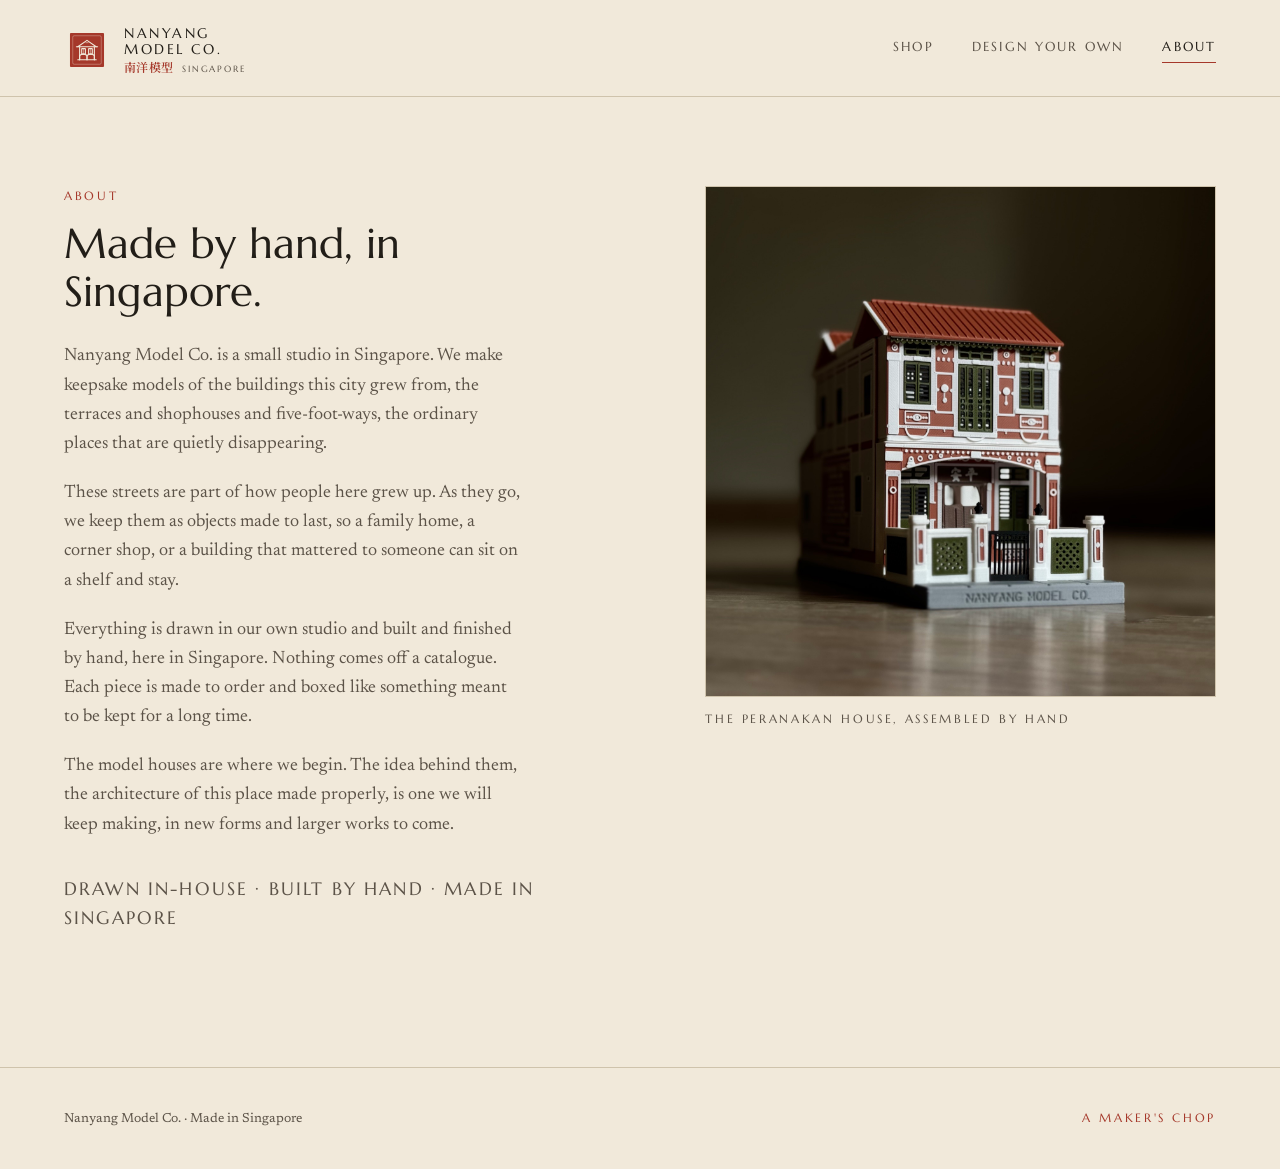
==== about.html @ 902e4118 "About page = proper studio story; drop house numbering site-wide About: rewritten as an about-us (wh" ====
<!doctype html>
<html lang="en">
<head>
<meta charset="utf-8">
<meta name="viewport" content="width=device-width,initial-scale=1">
<title>About · Nanyang Model Co.</title>
<meta name="description" content="Nanyang Model Co. is a small Singapore studio keeping the city's terraces and shophouses as objects made to last.">
<link rel="icon" href="assets/brand/favicon.svg" type="image/svg+xml">
<link rel="preconnect" href="https://fonts.googleapis.com">
<link rel="preconnect" href="https://fonts.gstatic.com" crossorigin>
<link href="https://fonts.googleapis.com/css2?family=Marcellus&family=Newsreader:ital,opsz,wght@0,6..72,300..500;1,6..72,300..460&family=Noto+Serif+SC:wght@500;600&display=swap" rel="stylesheet">
<script>document.documentElement.classList.add("js")</script>
<link rel="stylesheet" href="style.css?v=68">
</head>
<body>
<header class="masthead">
  <a class="brand" href="index.html" aria-label="Nanyang Model Co.">
    <img class="mk" src="assets/brand/mark.svg" alt="">
    <span class="wm">
      <span class="wm-en">Nanyang<br>Model Co.</span>
      <span class="wm-cn"><span class="cn">南洋模型</span><span class="sgp">Singapore</span></span>
    </span>
  </a>
  <button class="navtoggle" aria-label="Menu" aria-expanded="false" onclick="var m=this.closest('.masthead');var o=m.classList.toggle('open');this.setAttribute('aria-expanded',o)"><span></span><span></span><span></span></button>
  <nav class="tabs">
    <a href="index.html">Shop</a>
    <a href="design.html">Design Your Own</a>
    <a href="about.html" aria-current="page">About</a>
  </nav>
</header>

<main>
  <div class="wrap">
    <section class="about rise">
      <div class="about-text">
        <span class="label kicker">About</span>
        <h1>Made by hand, in Singapore.</h1>
        <p>Nanyang Model Co. is a small studio in Singapore. We make keepsake models of the buildings this city grew from, the terraces and shophouses and five-foot-ways, the ordinary places that are quietly disappearing.</p>

        <p>These streets are part of how people here grew up. As they go, we keep them as objects made to last, so a family home, a corner shop, or a building that mattered to someone can sit on a shelf and stay.</p>

        <p>Everything is drawn in our own studio and built and finished by hand, here in Singapore. Nothing comes off a catalogue. Each piece is made to order and boxed like something meant to be kept for a long time.</p>

        <p>The model houses are where we begin. The idea behind them, the architecture of this place made properly, is one we will keep making, in new forms and larger works to come.</p>

        <p class="craftline label">Drawn in-house &middot; Built by hand &middot; Made in Singapore</p>
      </div>
      <figure class="about-fig">
        <img src="assets/houses/no06_photo_angle.jpg" alt="A finished Peranakan model house, assembled by hand">
        <figcaption class="label">The Peranakan House, assembled by hand</figcaption>
      </figure>
    </section>
  </div>
</main>

<footer>
  <span>Nanyang Model Co. &middot; Made in Singapore</span>
  <span class="label">A maker's chop</span>
</footer>

<script>
  const io=new IntersectionObserver((es)=>{es.forEach(e=>{if(e.isIntersecting){e.target.classList.add('in');io.unobserve(e.target)}})},{threshold:.12});
  document.querySelectorAll('.rise').forEach(el=>io.observe(el));
</script>
</body>
</html>
---- style.css ----
/* Nanyang Retail — The Catalogue. Brand v2 inks. Editorial polish. */
:root{
  --paper:#F1E9DA;
  --paper-2:#EAE0CD;        /* specimen panel */
  --ink:#221E18;
  --ink-soft:#5C5348;       /* secondary text */
  --line:#CFC3AC;           /* hairline */
  --line-soft:#DED3BC;
  --seal:#A5382A;
  --measure:60ch;
  --pad:clamp(22px,5vw,72px);
  --disp:"Marcellus",Georgia,serif;
  --text:"Newsreader","Iowan Old Style",Georgia,serif;
}
*{box-sizing:border-box}
html{-webkit-text-size-adjust:100%}
body{
  margin:0;background:var(--paper);color:var(--ink);
  font-family:var(--text);
  font-size:17.5px;line-height:1.62;font-weight:400;
  -webkit-font-smoothing:antialiased;text-rendering:optimizeLegibility;
}
img{max-width:100%;display:block}
a{color:inherit;text-decoration:none}
h1,h2,h3{font-family:var(--disp);font-weight:400;line-height:1.1;margin:0}

/* small-caps label, the museum-label voice */
.label{font-family:var(--disp);font-size:12px;letter-spacing:.22em;text-transform:uppercase}

/* ---- header ---- */
.masthead{
  display:flex;align-items:center;justify-content:space-between;
  gap:24px;padding:26px var(--pad) 22px;
  border-bottom:1px solid var(--line);
}
.brand{display:flex;align-items:center;gap:14px;flex-shrink:0}
.brand .mk{width:46px;height:46px;flex:0 0 auto}
.wm{display:flex;flex-direction:column;gap:4px;line-height:1}
.wm-en{font-family:var(--disp);font-size:13.5px;letter-spacing:.19em;text-transform:uppercase;line-height:1.16}
.wm-cn{display:flex;align-items:baseline;gap:8px;flex-wrap:nowrap;white-space:nowrap}
.wm-cn .cn{font-family:"Noto Serif SC",serif;font-weight:600;font-size:12px;color:var(--seal);letter-spacing:.04em}
.wm-cn .sgp{font-family:var(--disp);font-size:8.5px;letter-spacing:.22em;text-transform:uppercase;color:var(--ink-soft)}
/* mobile hamburger (hidden on desktop) */
.navtoggle{display:none;flex-direction:column;justify-content:center;gap:4px;width:32px;height:32px;background:none;border:0;padding:6px;cursor:pointer}
.navtoggle span{display:block;height:1.6px;width:100%;background:var(--ink);transition:transform .25s,opacity .2s}
.masthead.open .navtoggle span:nth-child(1){transform:translateY(5.6px) rotate(45deg)}
.masthead.open .navtoggle span:nth-child(2){opacity:0}
.masthead.open .navtoggle span:nth-child(3){transform:translateY(-5.6px) rotate(-45deg)}
nav.tabs{display:flex;gap:clamp(18px,3vw,42px)}
nav.tabs a{
  font-family:var(--disp);font-size:12.5px;letter-spacing:.17em;text-transform:uppercase;
  color:var(--ink-soft);padding-bottom:4px;border-bottom:1px solid transparent;
  transition:color .25s,border-color .25s;
}
nav.tabs a:hover,nav.tabs a[aria-current]{color:var(--ink);border-color:var(--seal)}

/* ---- shell ---- */
main{padding:0 var(--pad)}
.wrap{max-width:1180px;margin:0 auto}
/* compact intro — the houses are the hero, not this */
.lede{max-width:none;padding:clamp(20px,2.6vw,30px) 0 clamp(14px,2vw,20px);
  display:flex;align-items:baseline;justify-content:space-between;gap:24px;flex-wrap:wrap}
.lede h1{font-size:clamp(20px,2.3vw,27px);letter-spacing:.004em;max-width:24ch;line-height:1.22;font-weight:400}
.lede .sub{font-family:var(--text);font-style:italic;color:var(--ink-soft);
  font-size:15px;line-height:1.5;margin:0;max-width:34ch}
.kicker{color:var(--seal);margin:0 0 14px;display:block}

/* ---- catalogue grid ---- */
.grid{
  display:grid;gap:clamp(28px,3.5vw,44px) clamp(28px,3.5vw,52px);
  grid-template-columns:repeat(auto-fit,minmax(290px,1fr));
  padding-bottom:clamp(30px,4vw,48px);
  border-top:1px solid var(--line);padding-top:clamp(30px,4vw,48px);
}
.card{display:block}
.card .frame{
  background:var(--paper-2);
  border:1px solid var(--line);
  padding:clamp(6px,0.8vw,10px);
  aspect-ratio:1/1;display:grid;place-items:center;overflow:hidden;
  position:relative;
}
.card .frame::after{content:"";position:absolute;inset:7px;border:1px solid var(--line-soft);pointer-events:none}
.card .frame img{width:100%;height:100%;object-fit:contain;transition:transform .6s cubic-bezier(.2,.7,.2,1);position:relative;z-index:1}
.card:hover .frame img{transform:scale(1.04)}
.card .meta{display:flex;justify-content:space-between;align-items:flex-start;gap:18px;
  margin-top:18px;padding-top:16px;border-top:1px solid var(--line)}
.card .no{display:block;color:var(--seal);margin-bottom:9px}
.card .name{display:block;font-family:var(--disp);font-size:clamp(23px,2.4vw,29px);line-height:1.08}
.card .desc{display:block;font-family:var(--text);font-style:italic;color:var(--ink-soft);font-size:15px;margin-top:7px}
.card .price{font-family:var(--disp);font-size:22px;white-space:nowrap;padding-top:2px}

/* proof strip — quiet substance under the intro */
.proof{list-style:none;margin:0;padding:0 0 clamp(6px,1.2vw,12px);
  display:flex;flex-wrap:wrap;gap:9px 26px;
  font-family:var(--disp);font-size:12px;letter-spacing:.15em;text-transform:uppercase;color:var(--ink-soft)}
.proof li{position:relative;padding-left:20px;line-height:1.2}
.proof li::before{content:"";position:absolute;left:0;top:50%;width:9px;height:9px;transform:translateY(-50%);
  border:1px solid var(--seal);border-radius:50%}

/* design-your-own band — fills the foot with an action, not a decorative hero */
.designstrip{display:flex;align-items:center;justify-content:space-between;gap:30px;flex-wrap:wrap;
  border-top:1px solid var(--line);margin-top:4px;
  padding:clamp(28px,4vw,48px) 0 clamp(40px,6vw,72px)}
.designstrip .ds-text{max-width:54ch}
.designstrip .kicker{margin-bottom:10px}
.designstrip h2{font-size:clamp(22px,2.6vw,30px);margin:0 0 8px}
.designstrip p{margin:0;color:var(--ink-soft);font-size:16px;line-height:1.55}

/* ---- product page ---- */
.pdp{display:grid;grid-template-columns:1.1fr .9fr;gap:clamp(36px,5vw,80px);
  padding:clamp(36px,5vw,64px) 0 clamp(72px,10vw,140px)}
.gallery .hero{background:var(--paper-2);border:1px solid var(--line);aspect-ratio:1/1;
  display:grid;place-items:center;overflow:hidden;position:relative;padding:clamp(14px,1.8vw,26px)}
.gallery .hero::after{content:"";position:absolute;inset:12px;border:1px solid var(--line-soft);pointer-events:none}
.gallery .hero img{width:100%;height:100%;object-fit:contain;position:relative;z-index:1}
.gallery .hero.photo{padding:0;aspect-ratio:4/5}
.gallery .hero.photo img{width:100%;height:100%;object-fit:cover}
.gallery .hero.photo::after{inset:0;border-color:rgba(34,30,24,.10)}
.thumbs .t.photo img{width:100%;height:100%;object-fit:cover}
.thumbs{display:flex;gap:12px;margin-top:14px}
.thumbs .t{width:82px;height:66px;border:1px solid var(--line);background:var(--paper-2);
  display:grid;place-items:center;cursor:pointer;overflow:hidden}
.thumbs .t img{width:84%}
.thumbs .t[aria-current]{border-color:var(--seal)}
.spin{margin-top:30px;border:1px solid var(--line);background:var(--paper-2);aspect-ratio:16/10;
  display:grid;place-items:center;text-align:center;color:var(--ink-soft);position:relative}
.spin::after{content:"";position:absolute;inset:12px;border:1px dashed var(--line-soft);pointer-events:none}
.spin svg{width:32px;height:32px;margin-bottom:12px;opacity:.55}
.spin .label{color:var(--ink-soft)}

.buy .no{color:var(--seal)}
.buy h1{font-size:clamp(34px,4.2vw,52px);margin:14px 0 0;letter-spacing:.004em}
.buy .story{font-family:var(--text);color:var(--ink-soft);margin:24px 0 0;max-width:44ch;font-size:18px;line-height:1.6}
.buy .price{font-family:var(--disp);font-size:34px;margin:32px 0 4px}
.buy .price small{font-family:var(--text);font-size:14.5px;color:var(--ink-soft);display:block;margin-top:9px;font-style:italic}
.btn{
  display:inline-block;margin-top:28px;background:var(--seal);color:#F4ECDC;
  font-family:var(--disp);font-size:13px;letter-spacing:.17em;text-transform:uppercase;
  padding:17px 34px;border:none;cursor:pointer;transition:opacity .2s;
}
.btn:hover{opacity:.92}
.facts{margin:40px 0 0;border-top:1px solid var(--line);padding-top:26px}
.facts dl{display:grid;grid-template-columns:auto 1fr;gap:14px 26px;margin:0;font-size:16px}
.facts dt{color:var(--ink-soft)}
.facts dd{margin:0;font-family:var(--text)}

/* ---- customiser (Design Your Own) ---- */
.customiser{padding-bottom:clamp(72px,10vw,140px);border-top:1px solid var(--line);padding-top:clamp(32px,4vw,52px);
  display:grid;grid-template-columns:minmax(0,1fr) 300px;gap:clamp(28px,3vw,48px);align-items:start}
.customiser .stage{background:radial-gradient(120% 100% at 50% 18%,var(--paper) 0%,var(--paper-2) 62%,#e6dcc7 100%);border:1px solid var(--line);
  aspect-ratio:4/3;height:auto;position:sticky;top:16px;align-self:start;
  display:grid;place-items:center;text-align:center;color:var(--ink-soft)}
.customiser .stage::after{content:"";position:absolute;inset:14px;border:1px dashed var(--line-soft);pointer-events:none}
.customiser .stage svg{width:40px;height:40px;opacity:.5;margin-bottom:14px}
#stage3d::after{content:none}
#stage3d canvas{display:block;width:100%;height:100%;cursor:grab}
#stage3d canvas:active{cursor:grabbing}
.options{display:grid;grid-template-columns:repeat(4,1fr);gap:1px;margin-top:26px;background:var(--line);border:1px solid var(--line)}
.opt{background:var(--paper);padding:20px 22px;display:flex;flex-direction:column;gap:8px}
.opt .label{color:var(--ink)}
.opt-note{font-family:var(--text);font-style:italic;color:var(--ink-soft);font-size:14px}
.customiser .note{color:var(--ink-soft);font-size:15px;margin-top:22px;max-width:60ch}
@media(max-width:640px){.options{grid-template-columns:repeat(2,1fr)}}

/* ---- customiser controls ---- */
.controls{margin-top:0}
.price{font-family:var(--disp);font-size:20px;color:var(--ink);margin:0 0 22px;padding-bottom:16px;border-bottom:1px solid var(--line)}
.plaque-input{width:100%;box-sizing:border-box;padding:10px 12px;background:var(--paper-2);border:1px solid var(--line);color:var(--ink);font-family:var(--text);font-size:15px}
.plaque-input:focus{outline:2px solid var(--seal);outline-offset:1px}
.plaque-input::placeholder{color:var(--ink-soft)}
.plaque-area{resize:vertical;min-height:84px;line-height:1.4}
.nb-chips{margin:2px 0 8px;gap:6px}
.nb-chips .chip{font-size:16px;min-width:38px;text-align:center}
.field{margin-bottom:12px}
.field-top{display:flex;justify-content:space-between;align-items:baseline;margin-bottom:5px}
.field-label{font-family:var(--text);font-style:italic;color:var(--ink-soft);font-size:13px}
.field-count{font-family:var(--disp);font-size:10.5px;letter-spacing:.08em;color:var(--ink-soft);opacity:.7}
/* quick-view toolbar over the 3D stage */
.viewbar{position:absolute;top:12px;left:50%;transform:translateX(-50%);z-index:3;
  display:flex;flex-wrap:nowrap;justify-content:center;align-items:center;gap:2px 4px;width:max-content;
  padding:5px 8px;background:rgba(247,245,239,.86);border:1px solid var(--line);border-radius:999px;
  backdrop-filter:blur(6px);-webkit-backdrop-filter:blur(6px);max-width:calc(100% - 24px)}
.vbtn{font-family:var(--disp);font-size:11px;letter-spacing:.09em;text-transform:uppercase;
  color:var(--ink-soft);background:none;border:none;border-radius:999px;padding:6px 10px;min-height:32px;cursor:pointer;white-space:nowrap}
.vbtn:hover{color:var(--ink)}
.vbtn[aria-pressed="true"]{color:var(--seal)}
.vsep{width:1px;align-self:stretch;margin:4px 3px;background:var(--line)}
.vsave{color:var(--seal)}
.vbtn:focus-visible{outline:2px solid var(--seal);outline-offset:1px}
@media(max-width:640px){.viewbar{top:8px;gap:0 2px;padding:4px 6px;width:auto;max-width:calc(100% - 16px);
  overflow-x:auto;-webkit-overflow-scrolling:touch;scrollbar-width:none;justify-content:flex-start}
  .viewbar::-webkit-scrollbar{display:none}
  .vbtn{font-size:10.5px;padding:7px 8px;min-height:36px;letter-spacing:.06em;flex:0 0 auto}}
.drag-hint{position:absolute;left:0;right:0;bottom:14px;text-align:center;pointer-events:none;
  font-family:var(--disp);font-size:10.5px;letter-spacing:.16em;text-transform:uppercase;color:var(--ink-soft);opacity:.7;z-index:2}
.stage-hint{display:flex;flex-direction:column;align-items:center;gap:12px}
.stage-hint::before{content:"";width:24px;height:24px;border:2px solid var(--line);border-top-color:var(--seal);border-radius:50%;animation:nmc-spin .8s linear infinite}
.stage-hint.error::before{display:none}
@keyframes nmc-spin{to{transform:rotate(360deg)}}
@media(max-width:860px){
  .customiser{grid-template-columns:1fr}
  .customiser .stage{aspect-ratio:auto;height:min(38vh,270px);top:0;z-index:5}
}
/* collapsible control sections */
.section{border-top:1px solid var(--line);padding-top:12px;margin-top:2px}
.section>summary{cursor:pointer;font-family:var(--disp);font-size:12px;letter-spacing:.14em;text-transform:uppercase;color:var(--ink-soft);list-style:none;padding:2px 0}
.section>summary::-webkit-details-marker{display:none}
.section>summary::before{content:"+ ";color:var(--seal)}
.section[open]>summary::before{content:"\2212 "}
.section[open]>summary{margin-bottom:12px}
.ctl-block{margin-bottom:22px}
.ctl-label{display:block;color:var(--ink-soft);margin-bottom:12px}
.note{color:var(--ink-soft);font-size:14px;line-height:1.5}

/* chips (style + palette) */
.chip-row{display:flex;flex-wrap:wrap;gap:8px}
.chip{font-family:var(--disp);font-size:12px;letter-spacing:.05em;
  padding:9px 14px;background:var(--paper-2);border:1px solid var(--line);color:var(--ink);
  cursor:pointer;display:inline-flex;align-items:center;gap:8px;transition:border-color .2s,background .2s}
.chip:hover{border-color:var(--ink-soft)}
.chip[aria-pressed="true"]{border-color:var(--seal);background:#fbf8f1}
.chip-soon{color:var(--ink-soft);opacity:.55;cursor:default}
.chip-soon:hover{border-color:var(--line)}
.pal-dots{display:inline-flex;gap:3px}
.pal-dot{width:11px;height:11px;border-radius:50%;background:var(--sw);border:1px solid rgba(34,30,24,.18)}
.pal-name{font-family:var(--text);font-style:italic;letter-spacing:0;font-size:13px}

/* customise (collapsible) */
.customise{margin-top:4px;border-top:1px solid var(--line);padding-top:14px}
.customise summary{cursor:pointer;font-family:var(--disp);font-size:12px;letter-spacing:.14em;
  text-transform:uppercase;color:var(--ink-soft);list-style:none}
.customise summary::-webkit-details-marker{display:none}
.customise summary::before{content:"+ ";color:var(--seal)}
.customise[open] summary::before{content:"\2212 "}
.part-tabs{display:flex;flex-wrap:wrap;gap:4px 14px;margin:16px 0 4px}
.part-tab{font-family:var(--disp);font-size:11.5px;letter-spacing:.1em;text-transform:uppercase;
  background:none;border:none;color:var(--ink-soft);padding:4px 0;border-bottom:1px solid transparent;cursor:pointer}
.part-tab[aria-pressed="true"]{color:var(--ink);border-color:var(--seal)}
.more-toggle{font-family:var(--disp);font-size:11px;letter-spacing:.1em;text-transform:uppercase;
  background:none;border:none;color:var(--seal);padding:6px 0;cursor:pointer;display:block;margin-top:2px}
.part-tabs.more{margin-top:6px}
.pick-hint{font-family:var(--text);font-style:italic;color:var(--ink-soft);font-size:13px;margin:10px 0 2px}
.zone-wrap{margin-top:8px}
.zone-label{font-family:var(--text);font-style:italic;color:var(--ink-soft);font-size:13px;margin:12px 0 8px}
.slot-label{font-family:var(--text);color:var(--ink-soft);font-size:12.5px;margin:14px 0 7px}
.slot-label:first-child{margin-top:2px}
.swatches{display:flex;flex-wrap:wrap;gap:11px}
.swatch{position:relative;width:26px;height:26px;border-radius:50%;border:1px solid rgba(34,30,24,.22);
  background:var(--sw);cursor:pointer;padding:0;transition:transform .12s,box-shadow .12s}
.swatch:hover{transform:scale(1.12)}
.swatch[aria-pressed="true"]{transform:scale(1.16);z-index:1;
  box-shadow:0 0 0 2px var(--paper-2),0 0 0 4px var(--seal),0 2px 6px rgba(34,30,24,.25)}
/* tick on the selected swatch: dark on light colours, light on dark, via two stacked marks */
.swatch[aria-pressed="true"]::after{content:"";position:absolute;left:50%;top:46%;width:6px;height:10px;
  transform:translate(-50%,-50%) rotate(45deg);border:solid;border-width:0 2px 2px 0;
  border-color:rgba(255,255,255,.92);filter:drop-shadow(0 0 1px rgba(0,0,0,.55))}
.swatch:focus-visible,.chip:focus-visible,.part-tab:focus-visible{outline:2px solid var(--seal);outline-offset:2px}

/* ---- generic page copy ---- */
.page{max-width:var(--measure);padding:clamp(56px,8vw,110px) 0 clamp(72px,10vw,140px)}
.page h1{font-size:clamp(30px,4vw,44px);margin-bottom:28px;max-width:18ch}
.page p{color:var(--ink-soft);margin:0 0 20px;font-size:18px}
.page h2{font-family:var(--disp);font-size:25px;margin:48px 0 14px}
/* about: text + a real model photo, side by side */
.about{display:grid;grid-template-columns:1.05fr .95fr;gap:clamp(36px,6vw,88px);align-items:start;
  padding:clamp(48px,7vw,96px) 0 clamp(64px,9vw,120px)}
.about-text h1{font-size:clamp(28px,3.6vw,42px);margin:0 0 26px;max-width:16ch;line-height:1.15}
.about-text p{color:var(--ink-soft);margin:0 0 20px;font-size:18px;max-width:46ch}
.about-text h2{font-family:var(--disp);font-size:24px;margin:46px 0 14px}
.craftline{margin-top:34px !important;color:var(--ink-soft);font-size:12px;letter-spacing:.12em}
.about-fig{margin:0;position:sticky;top:24px}
.about-fig img{width:100%;display:block;border:1px solid var(--line)}
.about-fig figcaption{margin-top:12px;color:var(--ink-soft)}
@media(max-width:820px){.about{grid-template-columns:1fr;gap:36px}.about-fig{position:static;order:-1}}

/* ---- footer ---- */
footer{border-top:1px solid var(--line);padding:40px var(--pad);display:flex;
  justify-content:space-between;flex-wrap:wrap;gap:16px;font-size:13px;color:var(--ink-soft)}
footer .label{color:var(--seal)}

/* ---- motion (quiet, progressive enhancement) ---- */
html.js .rise{opacity:0;transform:translateY(16px);transition:opacity .7s ease,transform .7s cubic-bezier(.2,.7,.2,1)}
html.js .rise.in{opacity:1;transform:none}
@media (prefers-reduced-motion:reduce){html.js .rise{opacity:1;transform:none;transition:none}.card .frame img{transition:none}}

/* ---- responsive ---- */
@media (max-width:860px){
  .pdp{grid-template-columns:1fr}
}
@media (max-width:640px){
  .masthead{padding:16px 18px;gap:14px;align-items:center;position:relative}
  .brand .mk{width:40px;height:40px}
  .navtoggle{display:flex}
  nav.tabs{display:none}
  .masthead.open nav.tabs{display:flex;flex-direction:column;align-items:flex-end;gap:18px;
    position:absolute;top:100%;right:14px;background:var(--paper);border:1px solid var(--line);border-top:0;
    padding:18px 22px;min-width:184px;z-index:40;box-shadow:0 12px 26px rgba(34,30,24,.14)}
  .masthead.open nav.tabs a{font-size:12.5px}
  nav.tabs a{font-size:11px;letter-spacing:.1em}
  .lede{max-width:none}
  /* colour tabs become tappable pills on a phone (Apple asks for ~44px targets) */
  .part-tabs{gap:8px}
  .part-tab{border:1px solid var(--line);border-radius:999px;padding:0 15px;min-height:42px;
    display:inline-flex;align-items:center;border-bottom:1px solid var(--line)}
  .part-tab[aria-pressed="true"]{border-color:var(--seal);background:var(--paper-2)}
  .swatch{width:32px;height:32px}
  .more-toggle{padding:10px 0}
}
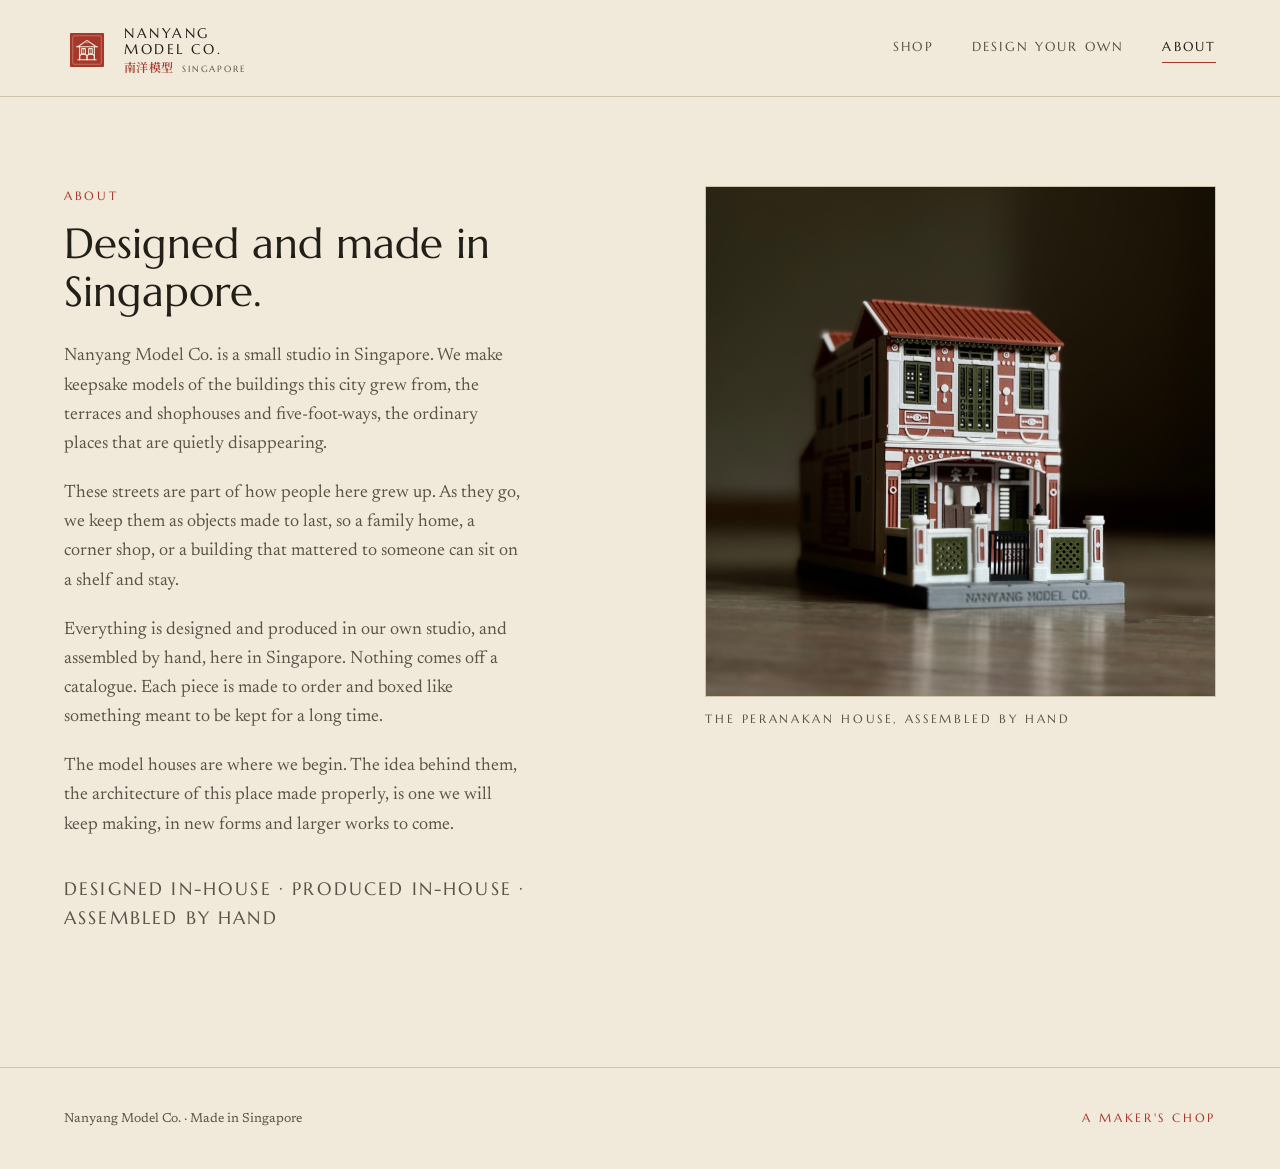
==== commit 8a8c2ff4: "Copy: designed + produced in-house, assembled by hand (not 'built by hand') About headline, body, cr" ====
--- a/about.html
+++ b/about.html
@@ -34,16 +34,16 @@
     <section class="about rise">
       <div class="about-text">
         <span class="label kicker">About</span>
-        <h1>Made by hand, in Singapore.</h1>
+        <h1>Designed and made in Singapore.</h1>
         <p>Nanyang Model Co. is a small studio in Singapore. We make keepsake models of the buildings this city grew from, the terraces and shophouses and five-foot-ways, the ordinary places that are quietly disappearing.</p>
 
         <p>These streets are part of how people here grew up. As they go, we keep them as objects made to last, so a family home, a corner shop, or a building that mattered to someone can sit on a shelf and stay.</p>
 
-        <p>Everything is drawn in our own studio and built and finished by hand, here in Singapore. Nothing comes off a catalogue. Each piece is made to order and boxed like something meant to be kept for a long time.</p>
+        <p>Everything is designed and produced in our own studio, and assembled by hand, here in Singapore. Nothing comes off a catalogue. Each piece is made to order and boxed like something meant to be kept for a long time.</p>
 
         <p>The model houses are where we begin. The idea behind them, the architecture of this place made properly, is one we will keep making, in new forms and larger works to come.</p>
 
-        <p class="craftline label">Drawn in-house &middot; Built by hand &middot; Made in Singapore</p>
+        <p class="craftline label">Designed in-house &middot; Produced in-house &middot; Assembled by hand</p>
       </div>
       <figure class="about-fig">
         <img src="assets/houses/no06_photo_angle.jpg" alt="A finished Peranakan model house, assembled by hand">
